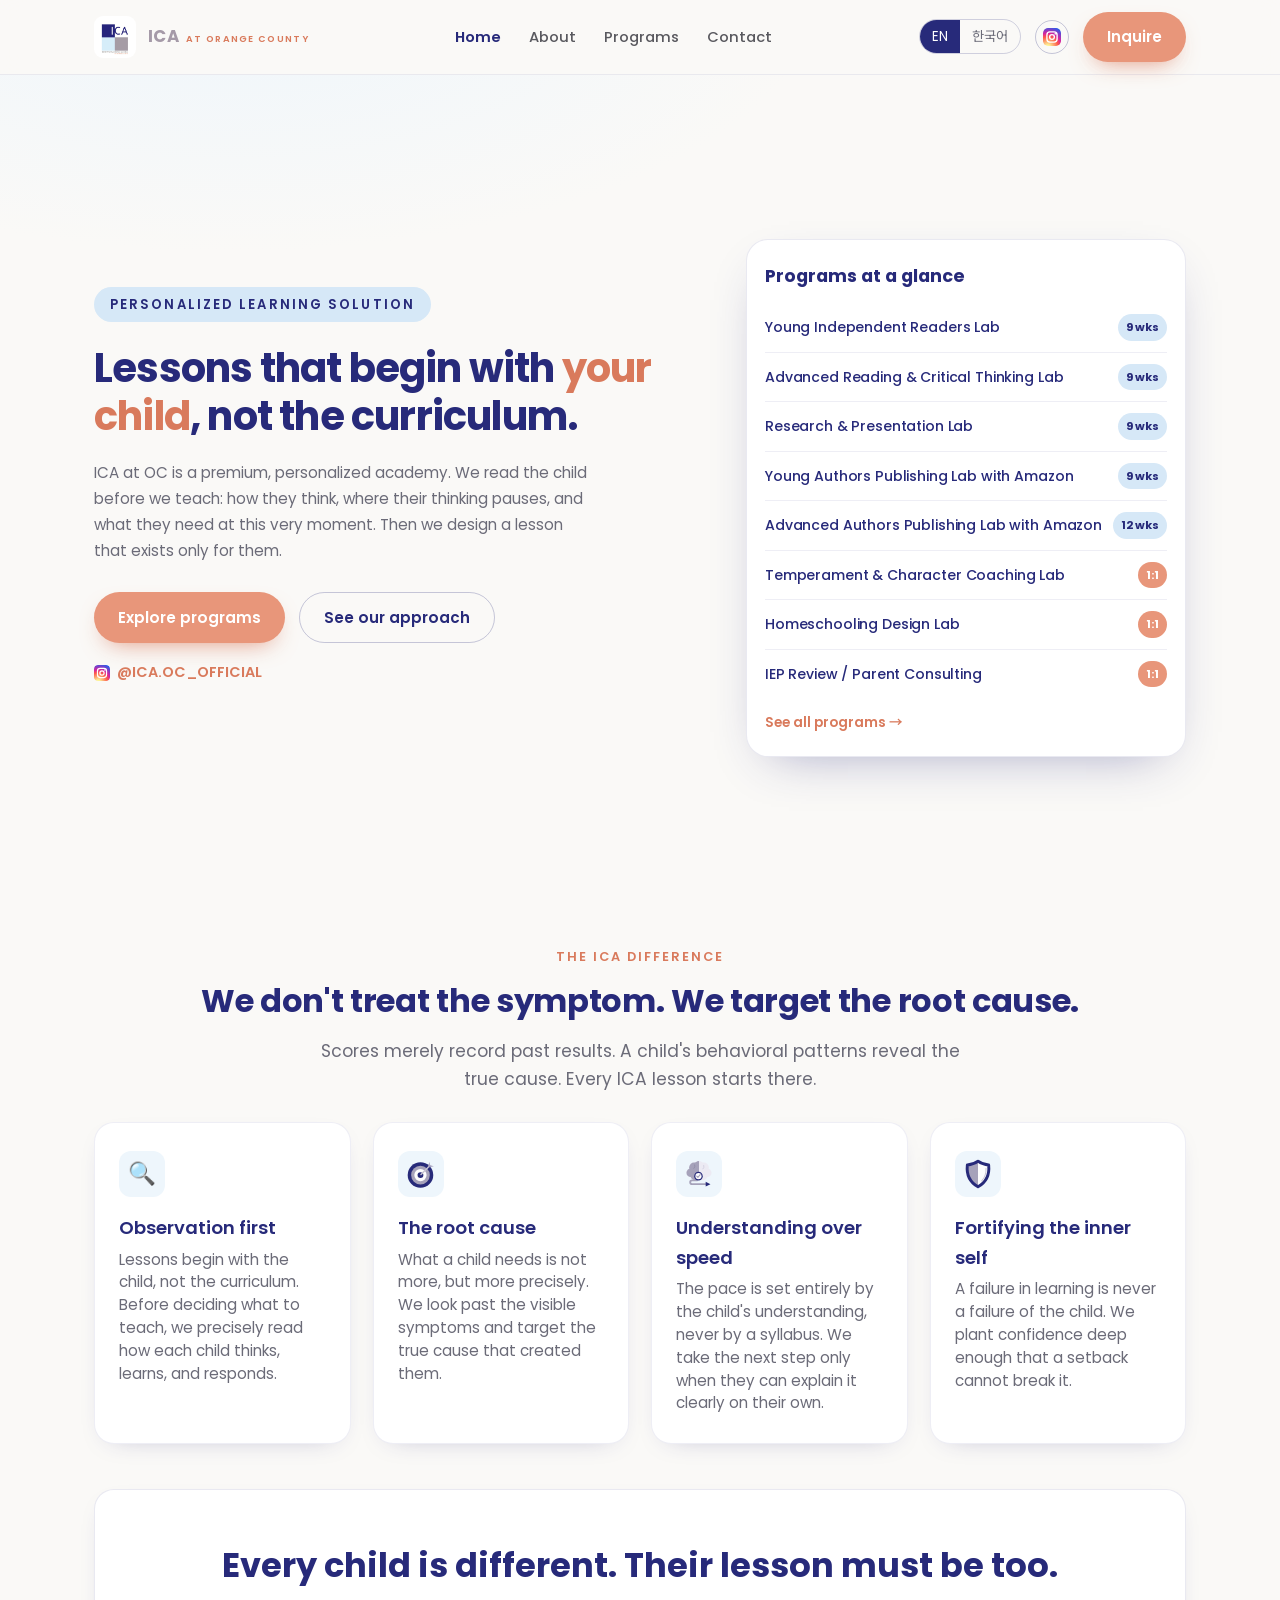
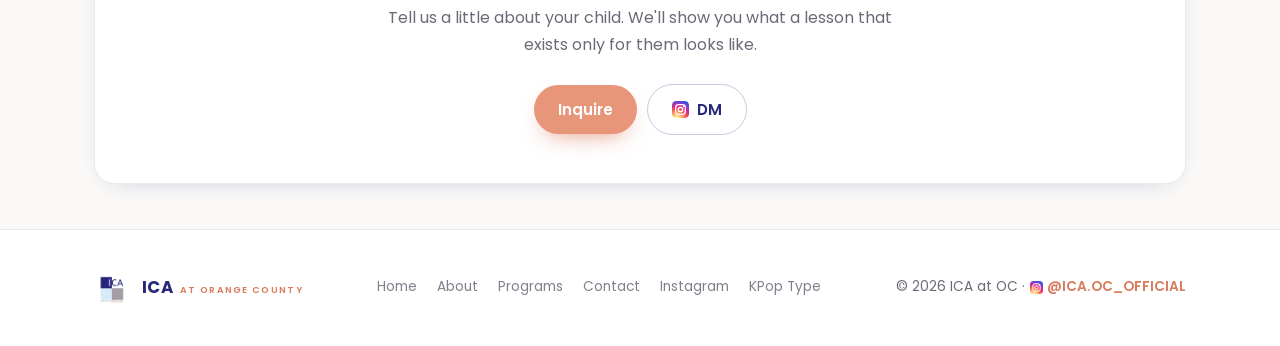
==== index.html @ 97a01129 "SEO: JSON-LD site name (ICA at Orange County + alternates incl. International Christian Academy at O" ====
<!DOCTYPE html>
<html lang="en">
<head>
<meta charset="UTF-8" />
<meta name="viewport" content="width=device-width, initial-scale=1.0" />
<title>ICA at Orange County — Personalized Learning Solution</title>
<meta name="description" content="Premium 1:1 personalized education at ICA at Orange County. Lessons that begin with your child, not the curriculum." />
<link rel="canonical" href="https://icaatoc.com/" />
<meta property="og:site_name" content="ICA at Orange County" />
<meta property="og:type" content="website" />
<meta property="og:title" content="ICA at Orange County — Personalized Learning Solution" />
<meta property="og:description" content="Premium 1:1 personalized education at ICA at Orange County. Lessons that begin with your child, not the curriculum." />
<meta property="og:url" content="https://icaatoc.com/" />
<meta property="og:image" content="https://icaatoc.com/assets/logo.jpg" />
<script type="application/ld+json">
{
  "@context": "https://schema.org",
  "@graph": [
    {
      "@type": "WebSite",
      "url": "https://icaatoc.com/",
      "name": "ICA at Orange County",
      "alternateName": ["ICA at OC", "International Christian Academy at Orange County"]
    },
    {
      "@type": "EducationalOrganization",
      "name": "ICA at Orange County",
      "alternateName": ["ICA at OC", "International Christian Academy at Orange County"],
      "url": "https://icaatoc.com/",
      "logo": "https://icaatoc.com/assets/logo.jpg",
      "email": "icaatoc@gmail.com",
      "sameAs": ["https://www.instagram.com/ica.oc_official/"],
      "address": {
        "@type": "PostalAddress",
        "addressLocality": "Orange County",
        "addressRegion": "CA",
        "addressCountry": "US"
      }
    }
  ]
}
</script>
<link rel="preconnect" href="https://fonts.googleapis.com" />
<link rel="preconnect" href="https://fonts.gstatic.com" crossorigin />
<link href="https://fonts.googleapis.com/css2?family=Poppins:wght@400;500;600;700&family=Noto+Sans+KR:wght@400;500;700&family=Lora:ital@0;1&display=swap" rel="stylesheet" />
<link rel="icon" type="image/jpeg" href="assets/logo.jpg" />
<link rel="stylesheet" href="assets/styles.css?v=46" />
</head>
<body data-lang="en">

<header>
  <div class="wrap nav">
    <a class="brand" href="index.html">
      <img src="assets/logo.jpg" alt="ICA logo" />
      <span style="line-height:1.15"><b>ICA</b><span>at Orange County</span></span>
    </a>
    <nav class="nav-links" id="navLinks">
      <a href="index.html" data-page="index.html" data-en="Home" data-ko="홈">Home</a>
      <a href="about.html" data-page="about.html" data-en="About" data-ko="소개">About</a>
      <a href="programs.html" data-page="programs.html" data-en="Programs" data-ko="프로그램">Programs</a>
      <a href="contact.html" data-page="contact.html" data-en="Contact" data-ko="문의">Contact</a>
    </nav>
    <div class="nav-actions">
      <div class="lang-toggle" role="group" aria-label="Language">
        <button id="enBtn" class="active" onclick="setLang('en')">EN</button>
        <button id="koBtn" onclick="setLang('ko')">한국어</button>
      </div>
      <a class="insta-btn" href="https://www.instagram.com/ica.oc_official/" target="_blank" rel="noopener" aria-label="Instagram"><img src="assets/instagram-icon.svg" alt="" width="18" height="18" style="border-radius:5px" /></a>
      <a href="contact.html" class="btn" data-en="Inquire" data-ko="상담 문의">Inquire</a>
      <button class="menu-btn" aria-label="menu" onclick="toggleMenu()">☰</button>
    </div>
  </div>
</header>

<!-- HERO -->
<section class="hero">
  <div class="wrap hero-inner">
    <div class="hero-center">
      <span class="tagline" data-en="Personalized Learning Solution" data-ko="오직 내 아이의 속도와 결에 맞춘 진단적 수업">Personalized Learning Solution</span>
      <h1>
        <span data-en="Lessons that begin with " data-ko="ICA의 수업은<br>">Lessons that begin with </span><span class="accent" data-en="your child" data-ko="아이">your child</span><span data-en=", not the curriculum." data-ko="로부터,<br>관찰로부터 시작됩니다.">, not the curriculum.</span>
      </h1>
      <p class="sub" data-en="ICA at OC is a premium, personalized academy. We read the child before we teach: how they think, where their thinking pauses, and what they need at this very moment. Then we design a lesson that exists only for them."
         data-ko="ICA at OC는 아이의 학습 습관을 세심하게 살피고,<br>아이가 문제를 대하고 사고하는 방식을 깊이 관찰한 뒤,<br>겉으로 드러난 결과 이면의 진짜 원인을 찾아내어<br>아이의 현재 위치와 성장 속도에 맞춰 배움의 방향을 함께 만들어 갑니다.">ICA at OC is a premium, personalized academy. We read the child before we teach: how they think, where their thinking pauses, and what they need at this very moment. Then we design a lesson that exists only for them.</p>
      <div class="hero-cta">
        <a href="programs.html" class="btn" data-en="Explore programs" data-ko="프로그램 보기">Explore programs</a>
        <a href="about.html" class="btn ghost" data-en="See our approach" data-ko="교육 철학 보기">See our approach</a>
      </div>
      <a class="hero-insta" href="https://www.instagram.com/ica.oc_official/" target="_blank" rel="noopener"><img src="assets/instagram-icon.svg" alt="" width="16" height="16" style="border-radius:4px" />@ICA.OC_OFFICIAL</a>
    </div>
    <aside class="hero-card">
      <div class="hero-card-h" data-en="Programs at a glance" data-ko="ICA 프로그램 한눈에 보기">Programs at a glance</div>
      <ul class="prog-list">
        <li><span class="nm">Young Independent Readers Lab</span><em class="tg" data-en="9 wks" data-ko="9주 시즌제">9 wks</em></li>
        <li><span class="nm">Advanced Reading &amp; Critical Thinking Lab</span><em class="tg" data-en="9 wks" data-ko="9주 시즌제">9 wks</em></li>
        <li><span class="nm">Research &amp; Presentation Lab</span><em class="tg" data-en="9 wks" data-ko="9주 시즌제">9 wks</em></li>
        <li><span class="nm">Young Authors Publishing Lab with Amazon</span><em class="tg" data-en="9 wks" data-ko="9주 시즌제">9 wks</em></li>
        <li><span class="nm">Advanced Authors Publishing Lab with Amazon</span><em class="tg" data-en="12 wks" data-ko="12주 시즌제">12 wks</em></li>
        <li><span class="nm">Temperament &amp; Character Coaching Lab</span><em class="tg p" data-en="1:1" data-ko="1:1 프리미엄">1:1</em></li>
        <li><span class="nm">Homeschooling Design Lab</span><em class="tg p" data-en="1:1" data-ko="1:1 프리미엄">1:1</em></li>
        <li><span class="nm">IEP Review / Parent Consulting</span><em class="tg p" data-en="1:1" data-ko="1:1 프리미엄">1:1</em></li>
      </ul>
      <a class="hero-card-link" href="programs.html" data-en="See all programs →" data-ko="전체 프로그램 보기 →">See all programs →</a>
    </aside>
  </div>
</section>

<!-- DIFFERENCE -->
<section id="difference">
  <div class="wrap">
    <div class="center">
      <div class="eyebrow" data-en="The ICA Difference" data-ko="ICA가 교육을 대하는 방식">The ICA Difference</div>
      <h2 class="section-title" data-en="We don't treat the symptom. We target the root cause." data-ko="드러난 결과가 아닌, 숨겨진 원인에 집중합니다.">We don't treat the symptom. We target the root cause.</h2>
      <p class="section-lead" data-en="Scores merely record past results. A child's behavioral patterns reveal the true cause. Every ICA lesson starts there." data-ko="점수는 이미 지나간 결과를 기록할 뿐입니다. 성장을 가로막는 진짜 원인은 아이의 작은 행동과 사고 패턴 속에 숨어 있습니다. ICA의 모든 수업은 바로 그 지점을 관찰하는 데서 시작됩니다.">Scores merely record past results. A child's behavioral patterns reveal the true cause. Every ICA lesson starts there.</p>
    </div>
    <div class="pillars">
      <div class="pillar reveal"><div class="ic">🔍</div><h3 data-en="Observation first" data-ko="먼저, 아이를 관찰합니다">Observation first</h3><p data-en="Lessons begin with the child, not the curriculum. Before deciding what to teach, we precisely read how each child thinks, learns, and responds." data-ko="ICA는 무엇을 가르칠지 정하기 전에 아이를 먼저 정밀하게 읽어냅니다. 아이가 문제를 읽고, 생각하고, 답을 만들어 가는 과정을 살펴보는 데서 수업이 시작됩니다.">Lessons begin with the child, not the curriculum. Before deciding what to teach, we precisely read how each child thinks, learns, and responds.</p></div>
      <div class="pillar reveal"><div class="ic"><img src="assets/target-icon.svg" alt="" /></div><h3 data-en="The root cause" data-ko="증상이 아닌 원인을 다룹니다">The root cause</h3><p data-en="What a child needs is not more, but more precisely. We look past the visible symptoms and target the true cause that created them." data-ko="무작정 연습량을 늘리지 않습니다. 잦은 실수나 회피 같은 겉모습 너머, 그것을 유발한 본질적인 원인을 찾아 바로잡습니다.">What a child needs is not more, but more precisely. We look past the visible symptoms and target the true cause that created them.</p></div>
      <div class="pillar reveal"><div class="ic"><img src="assets/brain-icon.svg" alt="" /></div><h3 data-en="Understanding over speed" data-ko="진도보다 완전한 이해">Understanding over speed</h3><p data-en="The pace is set entirely by the child's understanding, never by a syllabus. We take the next step only when they can explain it clearly on their own." data-ko="수업의 속도는 선생님의 진도표가 아니라, 오직 아이의 이해가 결정합니다. 아이가 스스로 막힘없이 설명할 수 있을 때 비로소 다음 단계로 나아갑니다.">The pace is set entirely by the child's understanding, never by a syllabus. We take the next step only when they can explain it clearly on their own.</p></div>
      <div class="pillar reveal"><div class="ic"><img src="assets/shield-icon.svg" alt="" /></div><h3 data-en="Fortifying the inner self" data-ko="배움에 대한 자신감을 함께 키웁니다">Fortifying the inner self</h3><p data-en="A failure in learning is never a failure of the child. We plant confidence deep enough that a setback cannot break it." data-ko="한 번의 실수나 낮은 점수가 아이를 설명하지 않습니다. 실패를 두려워하지 않고 다시 시도할 수 있는 힘을 함께 키웁니다.">A failure in learning is never a failure of the child. We plant confidence deep enough that a setback cannot break it.</p></div>
    </div>
  </div>
</section>

<!-- CTA -->
<section style="padding-top:0">
  <div class="wrap">
    <div class="cta-band reveal">
      <h2 data-en="Every child is different. Their lesson must be too." data-ko="아이마다 배우는 방식이 다릅니다. ICA 수업도 아이마다 달라집니다.">Every child is different. Their lesson must be too.</h2>
      <p data-en="Tell us a little about your child. We'll show you what a lesson that exists only for them looks like." data-ko="자녀의 현재 모습과 고민을 알려 주세요. 그 아이에게 꼭 맞는 배움이 어떤 모습일지 함께 살펴보고, 수업의 방향을 제안해 드립니다.">Tell us a little about your child. We'll show you what a lesson that exists only for them looks like.</p>
      <div class="cta-actions">
        <a href="contact.html" class="btn" data-en="Inquire" data-ko="상담 문의하기">Inquire</a>
        <a href="https://www.instagram.com/ica.oc_official/" target="_blank" rel="noopener" class="btn ghost"><img src="assets/instagram-icon.svg" alt="Instagram" width="17" height="17" style="border-radius:4px" /><span data-en="DM" data-ko="DM">DM</span></a>
      </div>
    </div>
  </div>
</section>

<footer>
  <div class="wrap foot">
    <a class="brand" href="index.html">
      <img src="assets/logo.jpg" alt="ICA" style="width:36px;height:36px;border-radius:8px" />
      <span style="line-height:1.15"><b>ICA</b><span>at Orange County</span></span>
    </a>
    <nav class="foot-links">
      <a href="index.html" data-en="Home" data-ko="홈">Home</a>
      <a href="about.html" data-en="About" data-ko="소개">About</a>
      <a href="programs.html" data-en="Programs" data-ko="프로그램">Programs</a>
      <a href="contact.html" data-en="Contact" data-ko="문의">Contact</a>
      <a href="https://www.instagram.com/ica.oc_official/" target="_blank" rel="noopener">Instagram</a>
      <a href="https://www.kpoptype.com/" target="_blank" rel="noopener">KPop Type</a>
    </nav>
    <div style="display:flex;align-items:center;gap:5px;white-space:nowrap">© 2026 ICA at OC · <a href="https://www.instagram.com/ica.oc_official/" target="_blank" rel="noopener" style="color:var(--coral-deep);font-weight:600;display:inline-flex;align-items:center;gap:4px"><img src="assets/instagram-icon.svg" alt="" width="13" height="13" style="border-radius:3px" />@ICA.OC_OFFICIAL</a></div>
  </div>
</footer>

<script src="assets/app.js?v=46"></script>
</body>
</html>
---- assets/styles.css ----
:root{
  --navy:#272a7a; --navy-deep:#1d2060; --blue:#d6e8f7; --blue-soft:#eef6fc;
  --mauve:#a59aa8; --coral:#e8967a; --coral-deep:#d97a5c; --ink:#2c2c34;
  --muted:#6b6b78; --bg:#faf9f7; --white:#ffffff; --radius:20px;
  --shadow:0 18px 50px -25px rgba(39,42,122,.45);
  --shadow-sm:0 8px 28px -18px rgba(39,42,122,.4);
  --maxw:1140px;
  --font:"Poppins","Noto Sans KR",system-ui,-apple-system,sans-serif;
}
html[data-lang="ko"]{ --font:"Noto Sans KR","Poppins",system-ui,sans-serif; }
*{box-sizing:border-box;margin:0;padding:0}
html{scroll-behavior:smooth}
body{font-family:var(--font);color:var(--ink);background:var(--bg);line-height:1.65;-webkit-font-smoothing:antialiased}
html[data-lang="ko"] body{line-height:1.75}
img{max-width:100%;display:block}
a{color:inherit;text-decoration:none}
.wrap{max-width:var(--maxw);margin:0 auto;padding:0 24px}
/* --vhx: continuous height-based spacing (0 at ≤768px tall, grows with height, capped).
   --fit: closed-loop compression factor set by app.js — 1 = comfortable, 0 = max compact.
   JS measures the real first-viewport block and lowers --fit only as much as needed,
   so the layout self-corrects on ANY monitor/device, both languages. */
html{--vhx:clamp(0px, calc((100vh - 768px) * 0.6), 100px);--fit:1}
section{padding:calc(6px + (18px + var(--vhx)*0.26)*var(--fit)) 0}
.eyebrow{font-size:.8rem;font-weight:600;letter-spacing:.16em;text-transform:uppercase;color:var(--coral-deep);margin-bottom:calc(6px + 8px*var(--fit))}
html[data-lang="ko"] .eyebrow{letter-spacing:.05em;text-transform:none}
h2.section-title{font-size:clamp(1.45rem,2.8vw,2rem);font-weight:700;color:var(--navy);line-height:1.25;margin-bottom:calc(6px + 10px*var(--fit));letter-spacing:-.01em}
.section-lead{font-size:calc(1rem + .08rem*var(--fit));line-height:calc(1.4 + .25*var(--fit));color:var(--muted);max-width:640px}
.center{text-align:center}
.center .section-lead{margin-left:auto;margin-right:auto}

/* HEADER */
header{position:sticky;top:0;z-index:50;background:rgba(250,249,247,.9);backdrop-filter:blur(12px);border-bottom:1px solid rgba(39,42,122,.08)}
.nav{display:flex;align-items:center;justify-content:space-between;height:74px}
.brand{display:flex;align-items:center;gap:12px;font-weight:600;color:var(--navy)}
.brand img{width:42px;height:42px;border-radius:9px;object-fit:cover}
.brand b{font-size:1.05rem;letter-spacing:.02em}
.brand span{display:block;font-size:.66rem;letter-spacing:.14em;color:var(--mauve);text-transform:uppercase;font-weight:600}
.brand > span{display:flex;align-items:baseline;gap:7px}
.brand span span{display:inline;font-size:.58rem;color:var(--coral-deep);white-space:nowrap}
@media(max-width:600px){.nav .brand > span{display:block}.nav .brand span span{display:block}}
.nav-links{display:flex;align-items:center;gap:28px}
.nav-links a{font-size:.92rem;font-weight:500;color:var(--ink);opacity:.78;transition:opacity .2s,color .2s}
.nav-links a:hover{opacity:1;color:var(--navy)}
.nav-links a.active{opacity:1;color:var(--navy);font-weight:600}
.nav-actions{display:flex;align-items:center;gap:14px}
.lang-toggle{display:flex;border:1px solid rgba(39,42,122,.2);border-radius:999px;overflow:hidden;font-size:.8rem;font-weight:600}
.lang-toggle button{padding:6px 12px;background:transparent;border:0;cursor:pointer;color:var(--muted);font-family:var(--font)}
.lang-toggle button.active{background:var(--navy);color:#fff}
.btn{display:inline-flex;align-items:center;gap:8px;background:var(--coral);color:#fff;font-weight:600;padding:12px 24px;border-radius:999px;font-size:.95rem;transition:transform .2s,box-shadow .2s,background .2s;box-shadow:0 10px 24px -12px rgba(217,122,92,.9);cursor:pointer;border:0;font-family:var(--font)}
.btn:hover{transform:translateY(-2px);background:var(--coral-deep)}
.btn.ghost{background:transparent;color:var(--navy);border:1.5px solid rgba(39,42,122,.25);box-shadow:none}
.btn.ghost:hover{background:var(--navy);color:#fff}
.insta-btn{display:inline-flex;align-items:center;justify-content:center;width:34px;height:34px;border-radius:50%;border:1.5px solid rgba(39,42,122,.25);color:var(--navy);flex:0 0 auto}
.insta-btn:hover{border-color:var(--coral-deep);color:var(--coral-deep)}
.hero-insta{display:inline-flex;align-items:center;gap:7px;margin-top:calc(10px + 8px*var(--fit));font-weight:600;font-size:.9rem;color:var(--coral-deep)}
.hero-insta:hover{text-decoration:underline}
.menu-btn{display:none;background:none;border:0;cursor:pointer;font-size:1.6rem;color:var(--navy)}

/* PAGE HERO (inner pages) */
.page-hero{background:radial-gradient(900px 360px at 80% -20%, var(--blue-soft), transparent 60%);padding:calc(4px + (6px + var(--vhx)*0.3)*var(--fit)) 0 calc(1px + (3px + var(--vhx)*0.05)*var(--fit));text-align:center}
.page-hero h1{font-size:clamp(1.6rem,3.2vw,2.2rem);color:var(--navy);font-weight:700;line-height:1.2;letter-spacing:-.01em;margin-bottom:calc(4px + clamp(4px,1.4vh,12px)*var(--fit))}
.page-hero p{font-size:calc(1rem + .12rem*var(--fit));line-height:calc(1.35 + .15*var(--fit));color:var(--muted);max-width:640px;margin:0 auto}

/* HOME HERO — text on the left, two small students tucked into the right corner */
.hero{position:relative;padding:0;background:radial-gradient(1000px 460px at 18% -12%, var(--blue-soft), transparent 60%)}
.hero-inner{position:relative;width:100%;display:flex;align-items:center;justify-content:space-between;gap:40px}
/* Desktop: the hero fills the first viewport exactly (header is 74px), so the first
   screen ends cleanly at the fold — no next-section text cut mid-sentence. */
@media(min-width:901px){.hero-inner{min-height:calc(100vh - 74px)}}
.hero-center{max-width:600px;z-index:2;position:relative;padding:calc(14px + (14px + 2vh)*var(--fit)) 0}
.hero h1{font-size:clamp(1.7rem,3.6vw,2.5rem);line-height:1.2;font-weight:700;color:var(--navy);letter-spacing:-.02em}
html[data-lang="ko"] .hero h1{line-height:1.28}
.hero h1 .accent{color:var(--coral-deep)}
.hero .tagline{display:inline-block;font-size:.82rem;font-weight:600;letter-spacing:.16em;text-transform:uppercase;color:var(--navy);background:var(--blue);padding:7px 16px;border-radius:999px;margin-bottom:calc(10px + 12px*var(--fit))}
html[data-lang="ko"] .hero .tagline{letter-spacing:.02em;text-transform:none}
.hero p.sub{font-size:.95rem;line-height:calc(1.55 + .15*var(--fit));color:var(--muted);margin:calc(10px + 10px*var(--fit)) 0 calc(14px + 14px*var(--fit));max-width:500px}
.hero-cta{display:flex;gap:14px;flex-wrap:wrap}
@media(max-width:1024px){.hero-center{max-width:500px}}

/* CARDS / PILLARS */
.pillars{display:grid;grid-template-columns:repeat(4,1fr);gap:22px;margin-top:28px}
.pillar{background:var(--white);border:1px solid rgba(39,42,122,.08);border-radius:var(--radius);padding:28px 24px;box-shadow:var(--shadow-sm);transition:transform .25s}
.pillar:hover{transform:translateY(-6px)}
.pillar .ic{width:46px;height:46px;border-radius:12px;background:var(--blue-soft);display:flex;align-items:center;justify-content:center;font-size:1.4rem;margin-bottom:16px}
.pillar .ic img{width:32px;height:32px;display:block}
.pillar h3{font-size:1.13rem;color:var(--navy);margin-bottom:6px;font-weight:600}
.pillar p{font-size:.95rem;line-height:1.5;color:var(--muted)}
.prog-meta{display:inline-block;font-size:.82rem;font-weight:700;letter-spacing:.02em;color:var(--navy);background:var(--blue);padding:5px 11px;border-radius:999px;margin-bottom:0}
.prog-meta.premium{color:#fff;background:var(--coral)}
.prog-head{display:flex;align-items:center;justify-content:space-between;gap:10px;margin-bottom:10px}
.prog-logo{height:20px;width:auto;max-width:42%;object-fit:contain;flex-shrink:1}
.prog-icon{height:34px;width:34px;object-fit:contain;flex-shrink:0}

/* CTA BAND */
.cta-band{background:var(--white);border:1px solid rgba(39,42,122,.1);color:var(--ink);border-radius:var(--radius);padding:48px;text-align:center;margin:0 auto;box-shadow:var(--shadow-sm)}
.cta-band h2{font-size:clamp(1.5rem,3vw,2.1rem);font-weight:700;margin-bottom:12px;color:var(--navy)}
.cta-band p{color:var(--muted);max-width:520px;margin:0 auto 26px}
.cta-actions{display:flex;gap:10px;justify-content:center;align-items:center;flex-wrap:wrap}

/* INSTAGRAM GALLERY (masonry, no crop) */
.ig-grid{columns:3;column-gap:20px;margin-top:50px}
.ig-card{break-inside:avoid;margin:0 0 20px;border-radius:18px;overflow:hidden;box-shadow:var(--shadow-sm);border:1px solid rgba(39,42,122,.07);background:var(--white);transition:transform .25s}
.ig-card:hover{transform:translateY(-4px)}
.ig-card img{width:100%;height:auto;display:block}

/* PHILOSOPHY */
.philosophy{background:linear-gradient(180deg,var(--blue-soft),var(--bg))}
.values{display:grid;grid-template-columns:repeat(2,1fr);gap:18px;margin-top:28px}
.value{background:var(--white);border-radius:18px;padding:26px 28px;border:1px solid rgba(39,42,122,.07);box-shadow:var(--shadow-sm);position:relative}
.value .n{font-family:"Lora",serif;font-size:2.4rem;color:var(--blue);font-weight:700;line-height:1;position:absolute;top:20px;right:24px}
.value h3{font-size:1.08rem;color:var(--navy);font-weight:600;margin-bottom:10px;padding-right:42px}
.value .quote{font-family:"Lora","Noto Sans KR",serif;font-style:italic;color:var(--coral-deep);font-size:.98rem;line-height:1.55;border-left:3px solid var(--blue);padding-left:14px}
html[data-lang="ko"] .value .quote{font-style:normal;font-family:var(--font);color:var(--ink);border-left-color:var(--blue);font-size:.94rem;line-height:1.7}

/* HOW IT WORKS */
.steps{display:grid;grid-template-columns:repeat(4,1fr);gap:22px;margin-top:28px}
.step{position:relative;padding-top:18px}
.step .dot{width:54px;height:54px;border-radius:50%;background:var(--white);border:2px solid var(--blue);color:var(--navy);display:flex;align-items:center;justify-content:center;font-weight:700;font-size:1.2rem;box-shadow:var(--shadow-sm);margin-bottom:18px}
.step h3{font-size:1.05rem;color:var(--navy);font-weight:600;margin-bottom:8px}
.step p{font-size:.9rem;color:var(--muted)}
.membership-note{margin-top:28px;background:var(--white);border:1px dashed var(--mauve);border-radius:var(--radius);padding:22px 26px;display:flex;gap:18px;align-items:flex-start}
.membership-note .ic{font-size:1.6rem}
.membership-note p{font-size:.96rem;color:var(--muted)}
.membership-note b{color:var(--navy)}

/* CONTACT — the ENTIRE page (hero + grid + footer) must fit one viewport on desktop,
   in both languages. All vertical spacing here is --fit-compressible. */
.contact-section{padding-top:calc(4px + 36px*var(--fit))}
.contact-grid{display:grid;grid-template-columns:1fr 1fr;gap:50px;align-items:center}
.contact-actions{margin-top:calc(8px + 18px*var(--fit));display:flex;gap:14px;flex-wrap:wrap}
.contact-card{background:var(--white);color:var(--ink);border:1px solid rgba(39,42,122,.1);border-radius:var(--radius);padding:calc(12px + 22px*var(--fit)) 34px;box-shadow:var(--shadow-sm)}
.contact-card .who{font-size:1.3rem;font-weight:600;margin-bottom:4px;color:var(--navy)}
.contact-card .role{font-size:.85rem;color:var(--coral-deep);letter-spacing:.04em;margin-bottom:calc(8px + 14px*var(--fit))}
.contact-row{display:flex;align-items:center;gap:14px;padding:calc(5px + 8px*var(--fit)) 0;border-top:1px solid rgba(39,42,122,.1);font-size:1rem}
.contact-row .ic{width:38px;height:38px;border-radius:50%;background:var(--blue-soft);color:var(--navy);display:flex;align-items:center;justify-content:center;font-size:1.05rem;flex-shrink:0}
.contact-row a:hover{color:var(--coral-deep)}
.contact-row small{display:block;color:var(--muted);font-size:.78rem}
.contact-intro h2.section-title{margin-bottom:14px}

/* FOOTER */
footer{background:var(--white);border-top:1px solid rgba(39,42,122,.1);color:var(--muted);padding:calc(8px + 32px*var(--fit)) 0;font-size:.85rem}
.foot{display:flex;justify-content:space-between;align-items:center;gap:20px;flex-wrap:wrap}
.foot .brand b{color:var(--navy)}
.foot-links{display:flex;gap:20px;flex-wrap:wrap}
.foot-links a{opacity:.85}
.foot-links a:hover{opacity:1;color:var(--navy)}

/* language-aware visibility */
html[data-lang="en"] .ko-only{display:none}
html[data-lang="ko"] .en-only{display:none}
.lang-note{max-width:560px;margin:50px auto 0;background:var(--white);border:1px solid rgba(39,42,122,.1);border-radius:var(--radius);padding:40px;text-align:center;box-shadow:var(--shadow-sm)}
.lang-note p{color:var(--muted);margin-bottom:22px}

/* reveal */
.reveal{opacity:0;transform:translateY(24px);transition:opacity .7s ease,transform .7s ease}
.reveal.in{opacity:1;transform:none}
html.measuring .reveal{transform:none!important;transition:none!important}

@media(max-width:900px){
  .hero-cta{justify-content:center}
  .hero p.sub{margin-left:auto;margin-right:auto}
  .pillars{grid-template-columns:repeat(2,1fr)}
  .values{grid-template-columns:1fr}
  .steps{grid-template-columns:repeat(2,1fr)}
  .contact-grid{grid-template-columns:1fr}
  .ig-grid{columns:2}
  .nav-links{display:none}
  .menu-btn{display:block}
  .nav-links.open{display:flex;position:absolute;top:74px;left:0;right:0;flex-direction:column;background:var(--bg);padding:20px 24px;gap:18px;border-bottom:1px solid rgba(39,42,122,.1)}
  .cta-band{padding:40px 24px}
}
@media(max-width:560px){
  section{padding:44px 0}
  .pillars,.steps{grid-template-columns:1fr}
  .nav{height:64px}
  .nav-actions .btn{display:none}
  .nav-actions{gap:10px}
  .ig-grid{columns:1}
}

/* HERO PROGRAMS CARD */
.hero-card{flex-shrink:0;width:440px;margin-top:calc(8px + 12px*var(--fit));background:var(--white);border:1px solid rgba(39,42,122,.1);border-radius:22px;box-shadow:var(--shadow);padding:calc(14px + 8px*var(--fit)) 18px calc(12px + 8px*var(--fit))}
.hero-card-h{font-size:1.1rem;font-weight:700;letter-spacing:0;text-transform:none;color:var(--navy);margin-bottom:12px}
.prog-list{list-style:none;margin:0;padding:0}
.prog-list li{display:flex;align-items:center;justify-content:space-between;gap:8px;padding:calc(7px + 4px*var(--fit)) 0;border-top:1px solid rgba(39,42,122,.08)}
.prog-list li:first-child{border-top:0}
.prog-list .nm{font-size:.88rem;font-weight:500;color:var(--navy);letter-spacing:-.01em;line-height:1.3}
.prog-list .tg{flex-shrink:0;white-space:nowrap;font-size:.7rem;font-weight:700;font-style:normal;padding:4px 8px;border-radius:999px;background:var(--blue);color:var(--navy)}
.prog-list .tg.p{background:var(--coral);color:#fff}
.hero-card-link{display:inline-block;margin-top:14px;font-size:.85rem;font-weight:600;color:var(--coral-deep)}
.hero-card-link:hover{color:var(--coral)}
@media(max-width:900px){
  .hero{min-height:auto;display:block}
  .hero-inner{flex-direction:column;align-items:center;gap:26px}
  .hero-center{text-align:center;max-width:640px;padding:58px 0 0}
  .hero-center .hero-cta{justify-content:center}
  .hero-center p.sub{margin-left:auto;margin-right:auto}
  .hero-card{width:100%;max-width:460px;margin-top:0;margin-bottom:50px}
}

/* PROGRAMS — fit all 6 cards in the first viewport at ANY desktop height.
   Two layers: (1) --vhx scales spacing CONTINUOUSLY with viewport height (no tier gaps);
   (2) --fit is a measurement-driven safety loop (app.js) that compresses the flexible
   share of each value — pattern: calc(FLOOR + FLEX*var(--fit)) — until the last card
   truly fits. No fixed-height / overflow:hidden / transform:scale / zoom / ellipsis. */
.page-programs .wrap{max-width:1280px}
.page-programs .page-hero p{max-width:760px}
.page-programs .page-hero{padding:calc(4px + (4px + var(--vhx)*0.34)*var(--fit)) 0 calc(1px + (1px + var(--vhx)*0.05)*var(--fit))}
.page-programs .page-hero .eyebrow{margin-bottom:calc(3px + (2px + var(--vhx)*0.05)*var(--fit))}
.page-programs .page-hero h1{margin-bottom:calc(2px + (2px + var(--vhx)*0.05)*var(--fit))}
.programs-section{padding-top:calc(3px + (3px + var(--vhx)*0.06)*var(--fit));padding-bottom:clamp(28px,4.5vh,52px)}
.prog-grid{display:grid;grid-template-columns:repeat(3,1fr);gap:calc(10px + (2px + var(--vhx)*0.10)*var(--fit));margin-top:calc(5px + (3px + var(--vhx)*0.08)*var(--fit))}
.prog-grid .pillar{padding:calc(7px + (5px + var(--vhx)*0.13)*var(--fit)) 20px}
.prog-grid .pillar p{line-height:calc(1.35 + .15*var(--fit))}
.prog-grid .prog-head{margin-bottom:calc(4px + (2px + var(--vhx)*0.05)*var(--fit))}
.prog-grid .pillar h3{margin-bottom:calc(2px + (1px + var(--vhx)*0.03)*var(--fit))}
.prog-grid.labs{grid-template-columns:repeat(2,1fr)}
.prog-grid.labs .pillar:nth-child(5){grid-column:1/-1}
.prog-group-head{margin-top:calc(16px + 20px*var(--fit))}
@media(max-width:980px){.prog-grid{grid-template-columns:repeat(2,1fr)}}
@media(max-width:620px){.prog-grid{grid-template-columns:1fr}}

@media(max-width:620px){.prog-grid.labs{grid-template-columns:1fr}.prog-grid.labs .pillar:nth-child(5){grid-column:auto}}
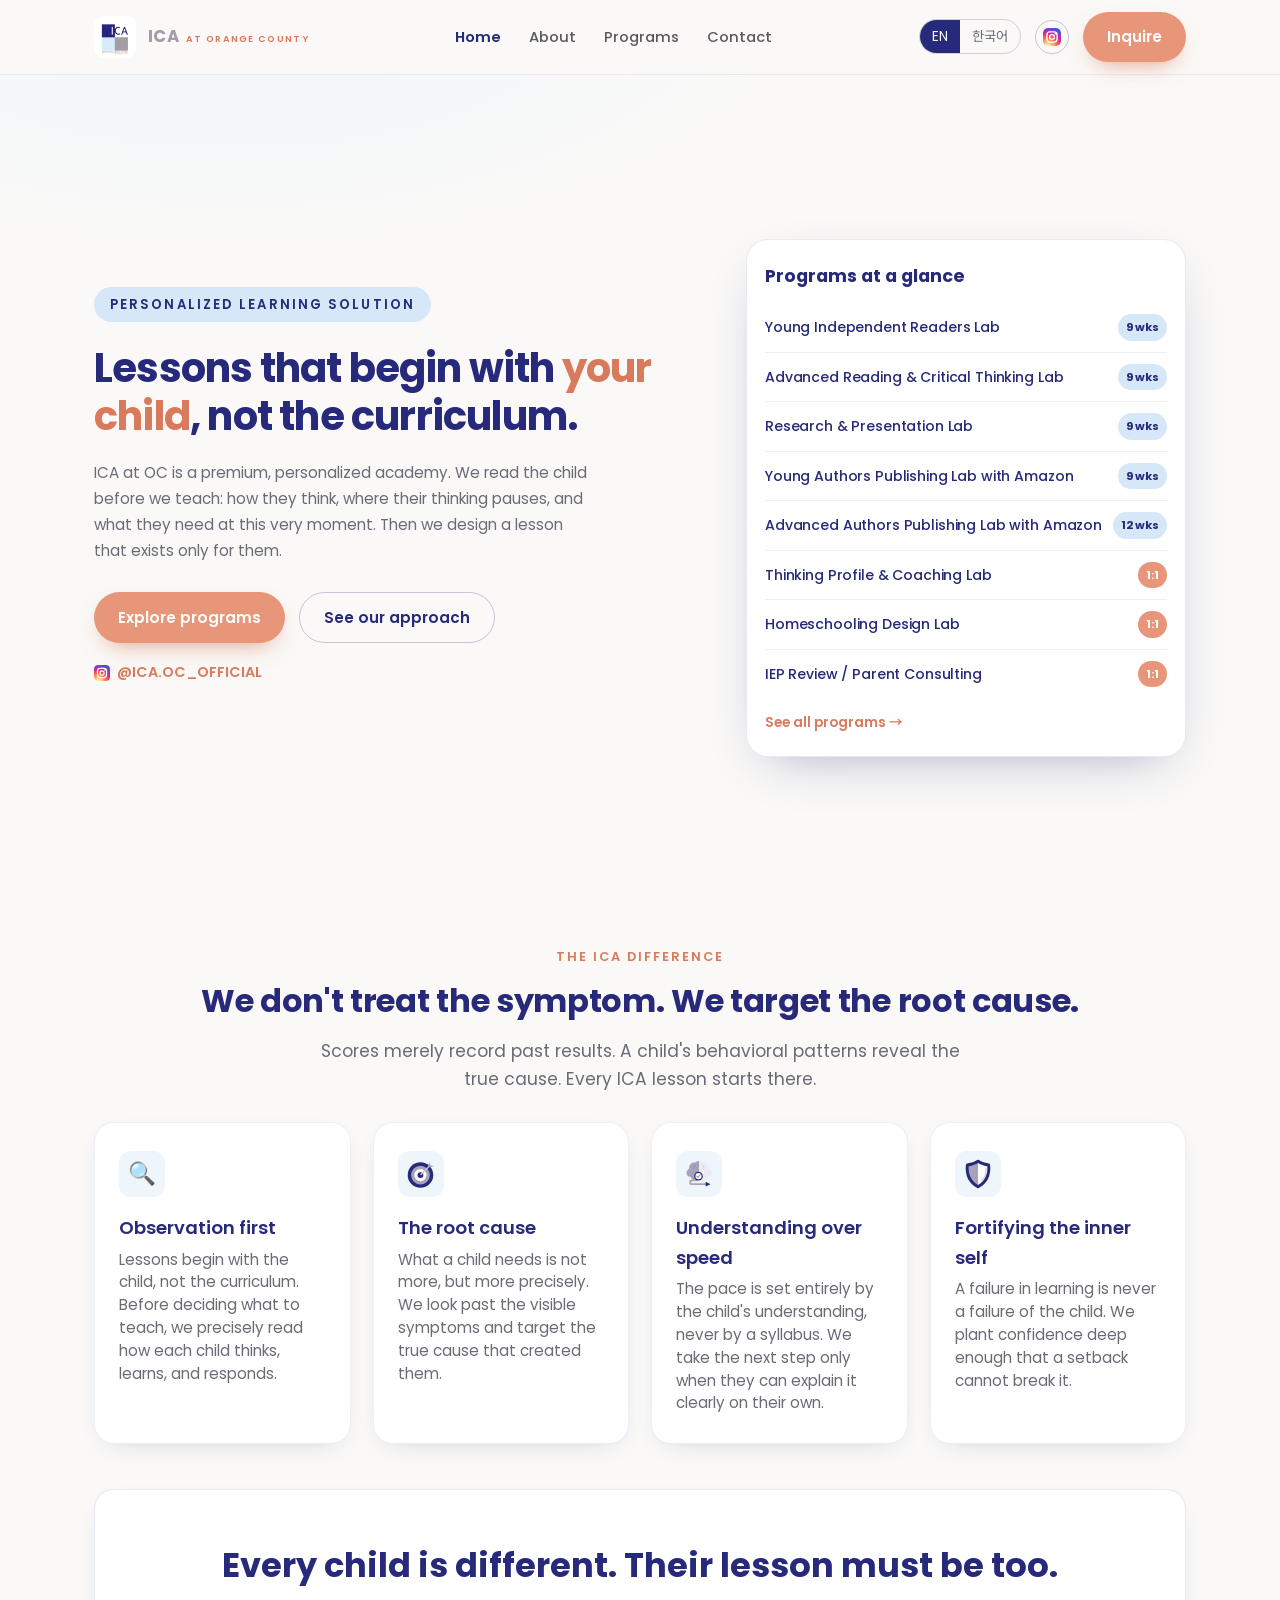
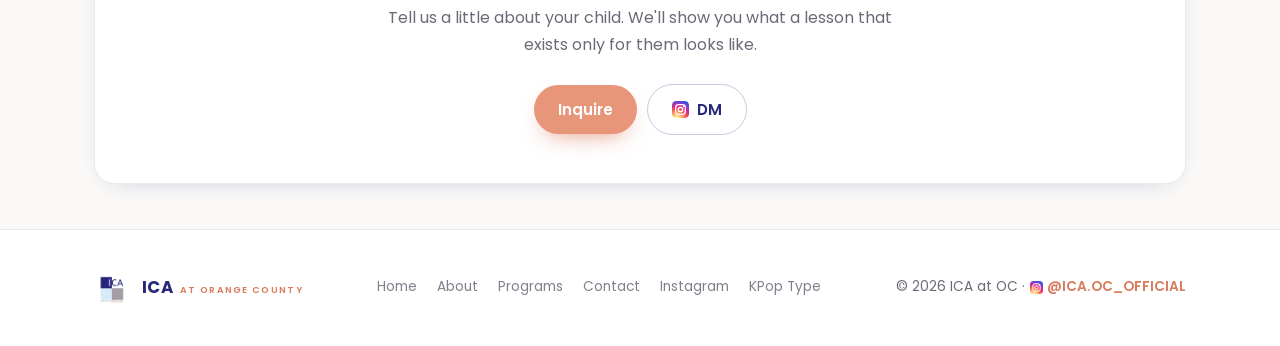
==== commit 27c6425c: "프로그램 이름 변경: Temperament & Character Coaching Lab → Thinking Profile & Coaching Lab Co-Authored-By: C" ====
--- a/index.html
+++ b/index.html
@@ -8,10 +8,15 @@
 <link rel="canonical" href="https://icaatoc.com/" />
 <meta property="og:site_name" content="ICA at Orange County" />
 <meta property="og:type" content="website" />
-<meta property="og:title" content="ICA at Orange County — Personalized Learning Solution" />
+<meta property="og:title" content="ICA at Orange County" />
 <meta property="og:description" content="Premium 1:1 personalized education at ICA at Orange County. Lessons that begin with your child, not the curriculum." />
 <meta property="og:url" content="https://icaatoc.com/" />
-<meta property="og:image" content="https://icaatoc.com/assets/logo.jpg" />
+<meta property="og:image" content="https://icaatoc.com/assets/og-image.jpg" />
+<meta property="og:image:width" content="1200" />
+<meta property="og:image:height" content="630" />
+<meta property="og:image:alt" content="ICA — International Christian Academy at Orange County logo" />
+<meta name="twitter:card" content="summary_large_image" />
+<meta name="twitter:image" content="https://icaatoc.com/assets/og-image.jpg" />
 <script type="application/ld+json">
 {
   "@context": "https://schema.org",
@@ -44,7 +49,10 @@
 <link rel="preconnect" href="https://fonts.gstatic.com" crossorigin />
 <link href="https://fonts.googleapis.com/css2?family=Poppins:wght@400;500;600;700&family=Noto+Sans+KR:wght@400;500;700&family=Lora:ital@0;1&display=swap" rel="stylesheet" />
 <link rel="icon" type="image/jpeg" href="assets/logo.jpg" />
-<link rel="stylesheet" href="assets/styles.css?v=46" />
+<link rel="apple-touch-icon" sizes="180x180" href="https://icaatoc.com/assets/apple-touch-icon.png" />
+<script async src="https://www.googletagmanager.com/gtag/js?id=G-07KNCMKQCN"></script>
+<script>(function(){var ID='G-07KNCMKQCN';try{var p=new URLSearchParams(location.search);if(p.has('me'))localStorage.setItem('ica-noga','1');if(p.get('me')==='off')localStorage.removeItem('ica-noga');}catch(e){}var off=false;try{off=localStorage.getItem('ica-noga')==='1';}catch(e){}window['ga-disable-'+ID]=off;window.dataLayer=window.dataLayer||[];function gtag(){dataLayer.push(arguments);}window.gtag=gtag;gtag('js',new Date());if(!off)gtag('config',ID);if(off&&window.console)console.log('[ICA] this browser is excluded from analytics (admin mode).');})();</script>
+<link rel="stylesheet" href="assets/styles.css?v=48" />
 </head>
 <body data-lang="en">
 
@@ -65,7 +73,7 @@
         <button id="enBtn" class="active" onclick="setLang('en')">EN</button>
         <button id="koBtn" onclick="setLang('ko')">한국어</button>
       </div>
-      <a class="insta-btn" href="https://www.instagram.com/ica.oc_official/" target="_blank" rel="noopener" aria-label="Instagram"><img src="assets/instagram-icon.svg" alt="" width="18" height="18" style="border-radius:5px" /></a>
+      <a class="insta-btn" data-ga="header-instagram" href="https://www.instagram.com/ica.oc_official/" target="_blank" rel="noopener" aria-label="Instagram"><img src="assets/instagram-icon.svg" alt="" width="18" height="18" style="border-radius:5px" /></a>
       <a href="contact.html" class="btn" data-en="Inquire" data-ko="상담 문의">Inquire</a>
       <button class="menu-btn" aria-label="menu" onclick="toggleMenu()">☰</button>
     </div>
@@ -86,7 +94,7 @@
         <a href="programs.html" class="btn" data-en="Explore programs" data-ko="프로그램 보기">Explore programs</a>
         <a href="about.html" class="btn ghost" data-en="See our approach" data-ko="교육 철학 보기">See our approach</a>
       </div>
-      <a class="hero-insta" href="https://www.instagram.com/ica.oc_official/" target="_blank" rel="noopener"><img src="assets/instagram-icon.svg" alt="" width="16" height="16" style="border-radius:4px" />@ICA.OC_OFFICIAL</a>
+      <a class="hero-insta" data-ga="hero-instagram" href="https://www.instagram.com/ica.oc_official/" target="_blank" rel="noopener"><img src="assets/instagram-icon.svg" alt="" width="16" height="16" style="border-radius:4px" />@ICA.OC_OFFICIAL</a>
     </div>
     <aside class="hero-card">
       <div class="hero-card-h" data-en="Programs at a glance" data-ko="ICA 프로그램 한눈에 보기">Programs at a glance</div>
@@ -96,7 +104,7 @@
         <li><span class="nm">Research &amp; Presentation Lab</span><em class="tg" data-en="9 wks" data-ko="9주 시즌제">9 wks</em></li>
         <li><span class="nm">Young Authors Publishing Lab with Amazon</span><em class="tg" data-en="9 wks" data-ko="9주 시즌제">9 wks</em></li>
         <li><span class="nm">Advanced Authors Publishing Lab with Amazon</span><em class="tg" data-en="12 wks" data-ko="12주 시즌제">12 wks</em></li>
-        <li><span class="nm">Temperament &amp; Character Coaching Lab</span><em class="tg p" data-en="1:1" data-ko="1:1 프리미엄">1:1</em></li>
+        <li><span class="nm">Thinking Profile &amp; Coaching Lab</span><em class="tg p" data-en="1:1" data-ko="1:1 프리미엄">1:1</em></li>
         <li><span class="nm">Homeschooling Design Lab</span><em class="tg p" data-en="1:1" data-ko="1:1 프리미엄">1:1</em></li>
         <li><span class="nm">IEP Review / Parent Consulting</span><em class="tg p" data-en="1:1" data-ko="1:1 프리미엄">1:1</em></li>
       </ul>
@@ -110,7 +118,7 @@
   <div class="wrap">
     <div class="center">
       <div class="eyebrow" data-en="The ICA Difference" data-ko="ICA가 교육을 대하는 방식">The ICA Difference</div>
-      <h2 class="section-title" data-en="We don't treat the symptom. We target the root cause." data-ko="드러난 결과가 아닌, 숨겨진 원인에 집중합니다.">We don't treat the symptom. We target the root cause.</h2>
+      <h2 class="section-title" data-en="We don't treat the symptom. We target the root cause." data-ko="드러난 결과가 아닌, <span style='white-space:nowrap'>숨겨진 원인에 집중합니다.</span>">We don't treat the symptom. We target the root cause.</h2>
       <p class="section-lead" data-en="Scores merely record past results. A child's behavioral patterns reveal the true cause. Every ICA lesson starts there." data-ko="점수는 이미 지나간 결과를 기록할 뿐입니다. 성장을 가로막는 진짜 원인은 아이의 작은 행동과 사고 패턴 속에 숨어 있습니다. ICA의 모든 수업은 바로 그 지점을 관찰하는 데서 시작됩니다.">Scores merely record past results. A child's behavioral patterns reveal the true cause. Every ICA lesson starts there.</p>
     </div>
     <div class="pillars">
@@ -150,10 +158,10 @@
       <a href="https://www.instagram.com/ica.oc_official/" target="_blank" rel="noopener">Instagram</a>
       <a href="https://www.kpoptype.com/" target="_blank" rel="noopener">KPop Type</a>
     </nav>
-    <div style="display:flex;align-items:center;gap:5px;white-space:nowrap">© 2026 ICA at OC · <a href="https://www.instagram.com/ica.oc_official/" target="_blank" rel="noopener" style="color:var(--coral-deep);font-weight:600;display:inline-flex;align-items:center;gap:4px"><img src="assets/instagram-icon.svg" alt="" width="13" height="13" style="border-radius:3px" />@ICA.OC_OFFICIAL</a></div>
+    <div style="display:flex;align-items:center;gap:5px;white-space:nowrap">© 2026 ICA at OC · <a href="https://www.instagram.com/ica.oc_official/" target="_blank" rel="noopener" data-ga="footer-instagram-handle" style="color:var(--coral-deep);font-weight:600;display:inline-flex;align-items:center;gap:4px"><img src="assets/instagram-icon.svg" alt="" width="13" height="13" style="border-radius:3px" />@ICA.OC_OFFICIAL</a></div>
   </div>
 </footer>
 
-<script src="assets/app.js?v=46"></script>
+<script src="assets/app.js?v=48"></script>
 </body>
 </html>
--- a/assets/styles.css
+++ b/assets/styles.css
@@ -10,7 +10,7 @@
 html[data-lang="ko"]{ --font:"Noto Sans KR","Poppins",system-ui,sans-serif; }
 *{box-sizing:border-box;margin:0;padding:0}
 html{scroll-behavior:smooth}
-body{font-family:var(--font);color:var(--ink);background:var(--bg);line-height:1.65;-webkit-font-smoothing:antialiased}
+body{font-family:var(--font);color:var(--ink);background:var(--bg);line-height:1.65;-webkit-font-smoothing:antialiased;word-break:keep-all;overflow-wrap:break-word}
 html[data-lang="ko"] body{line-height:1.75}
 img{max-width:100%;display:block}
 a{color:inherit;text-decoration:none}
